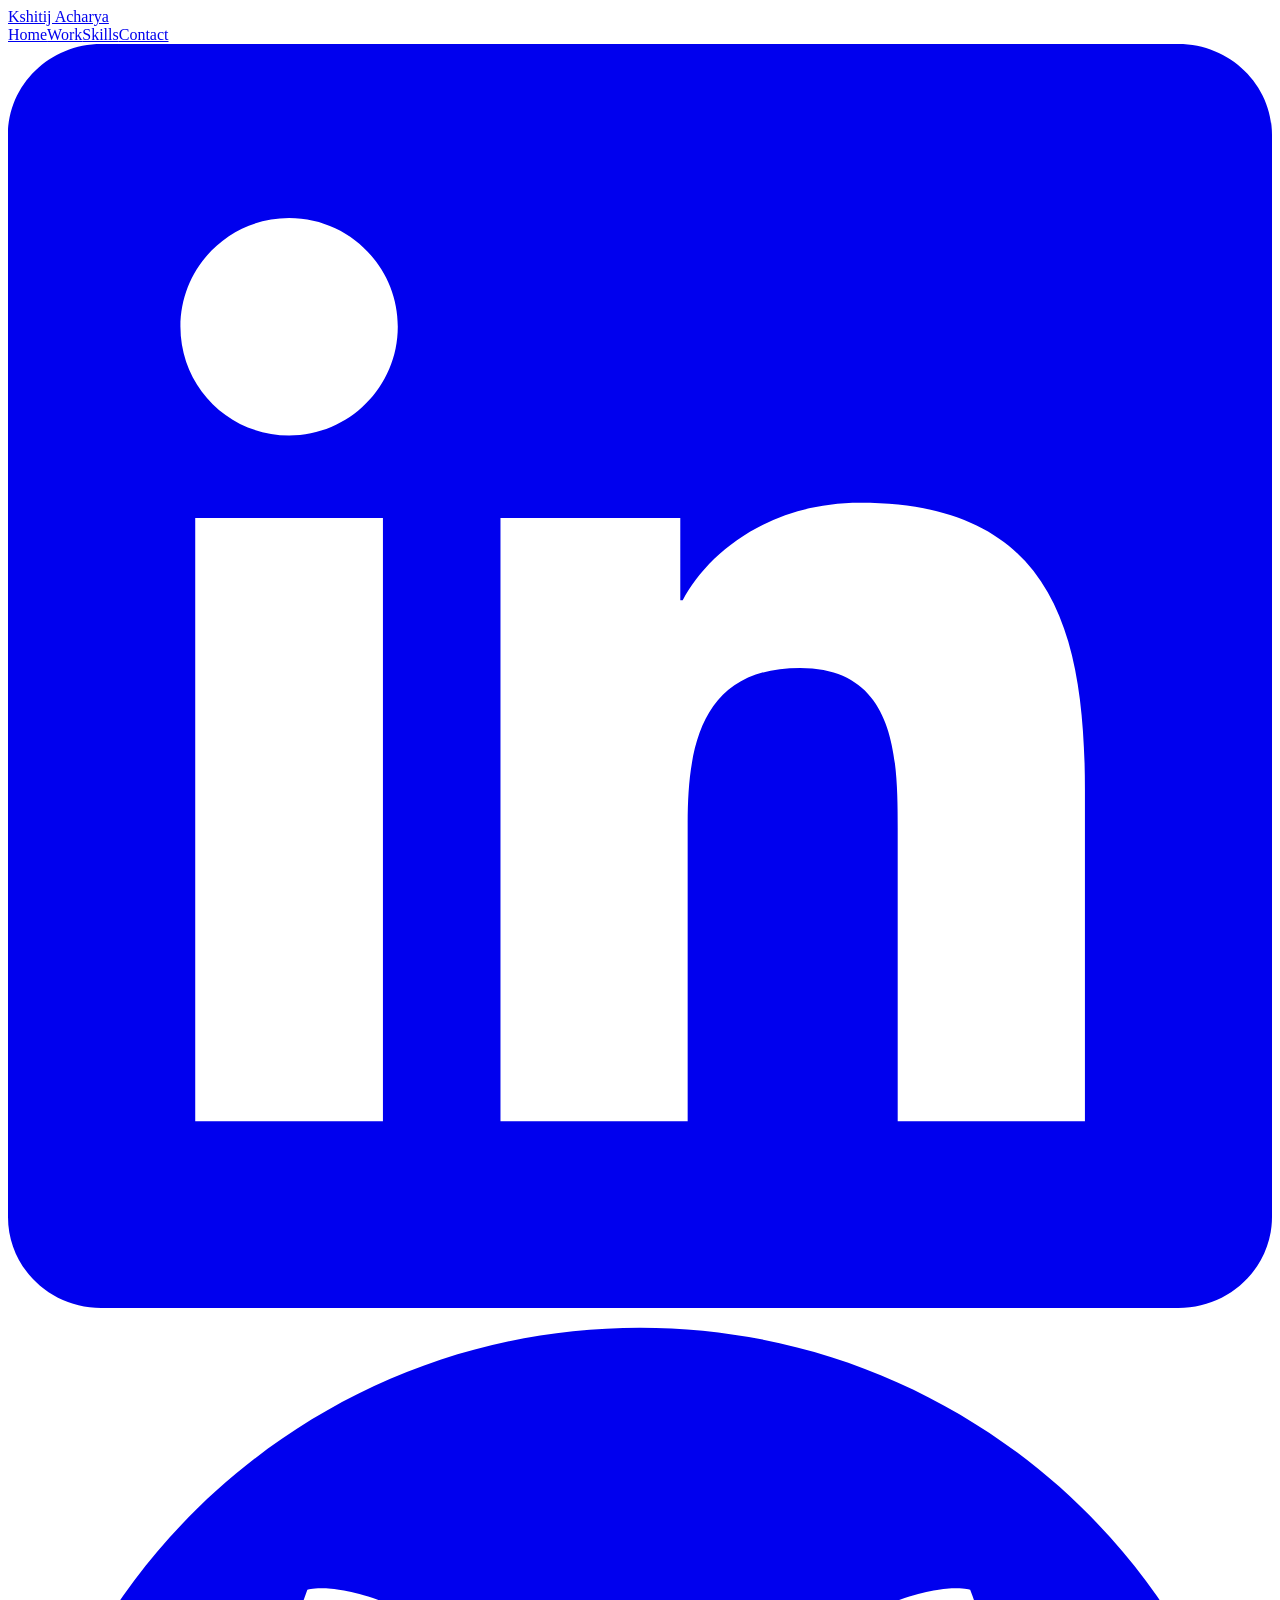
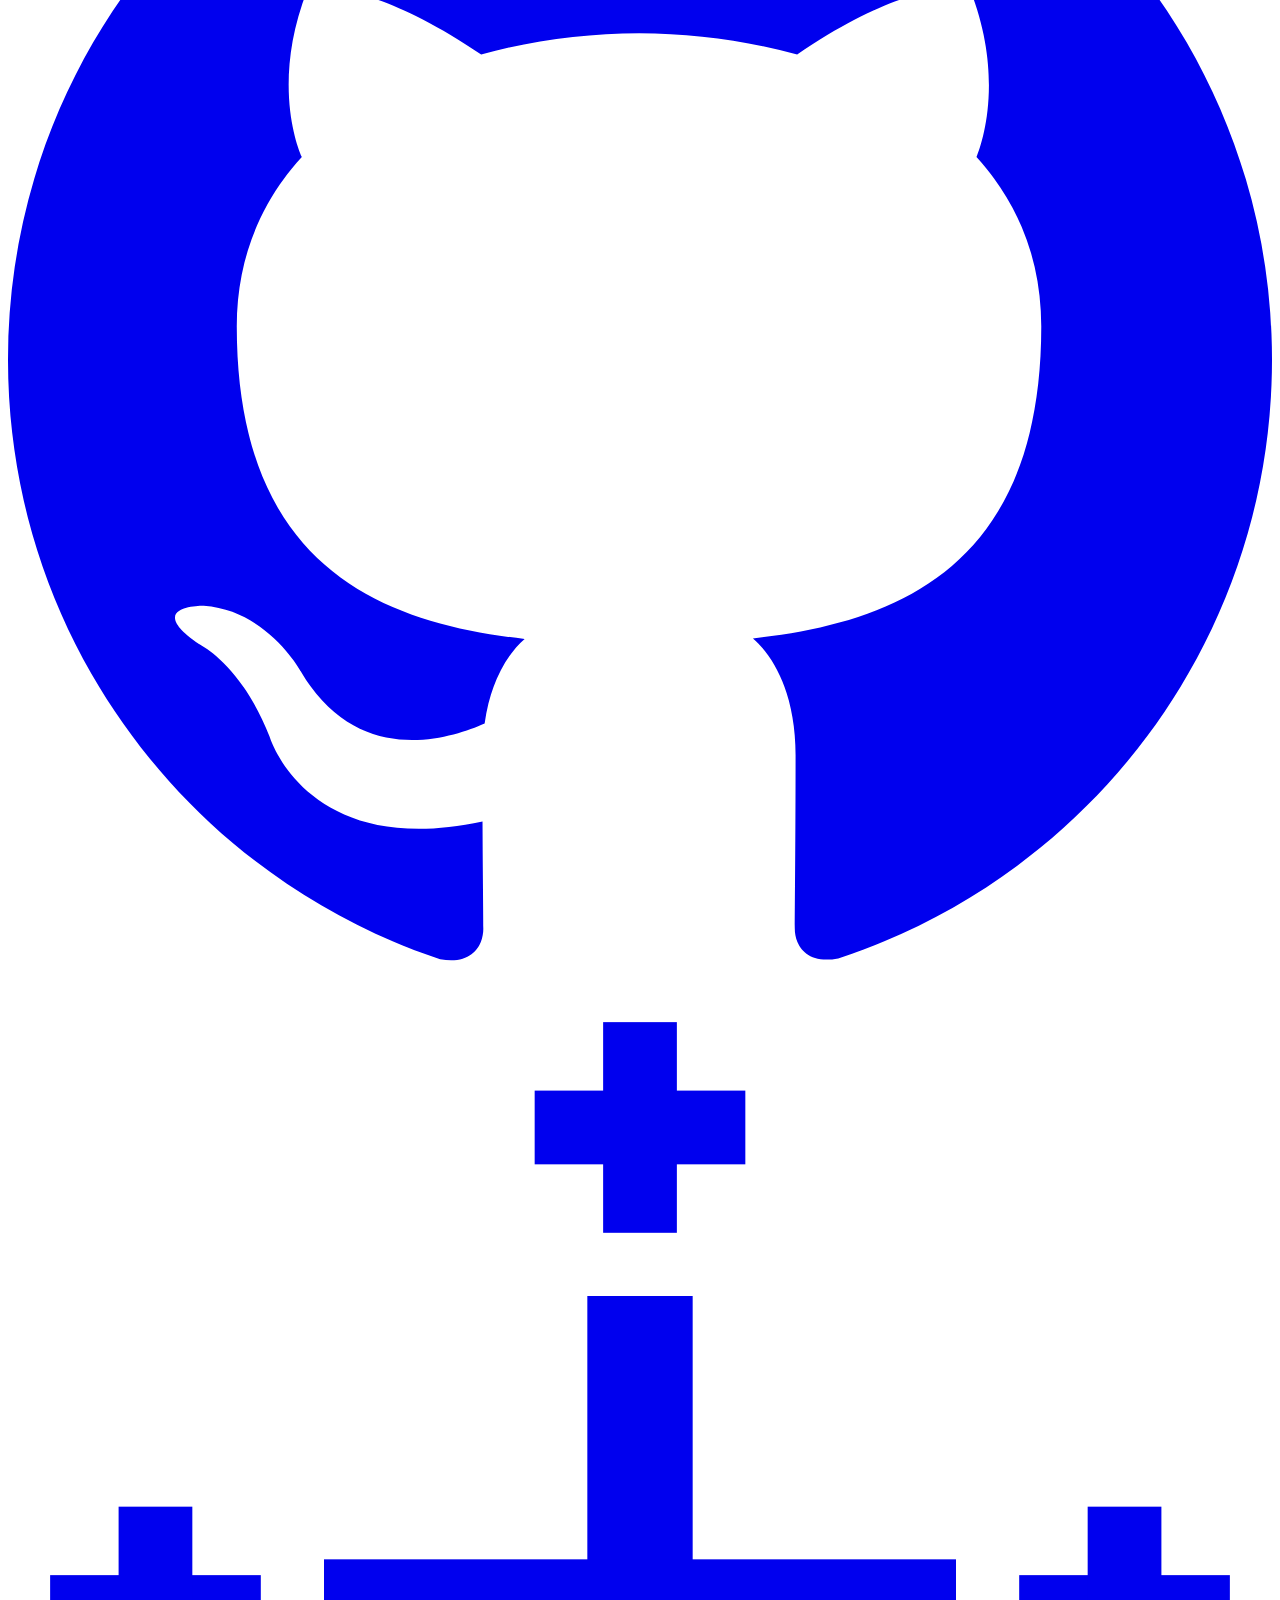
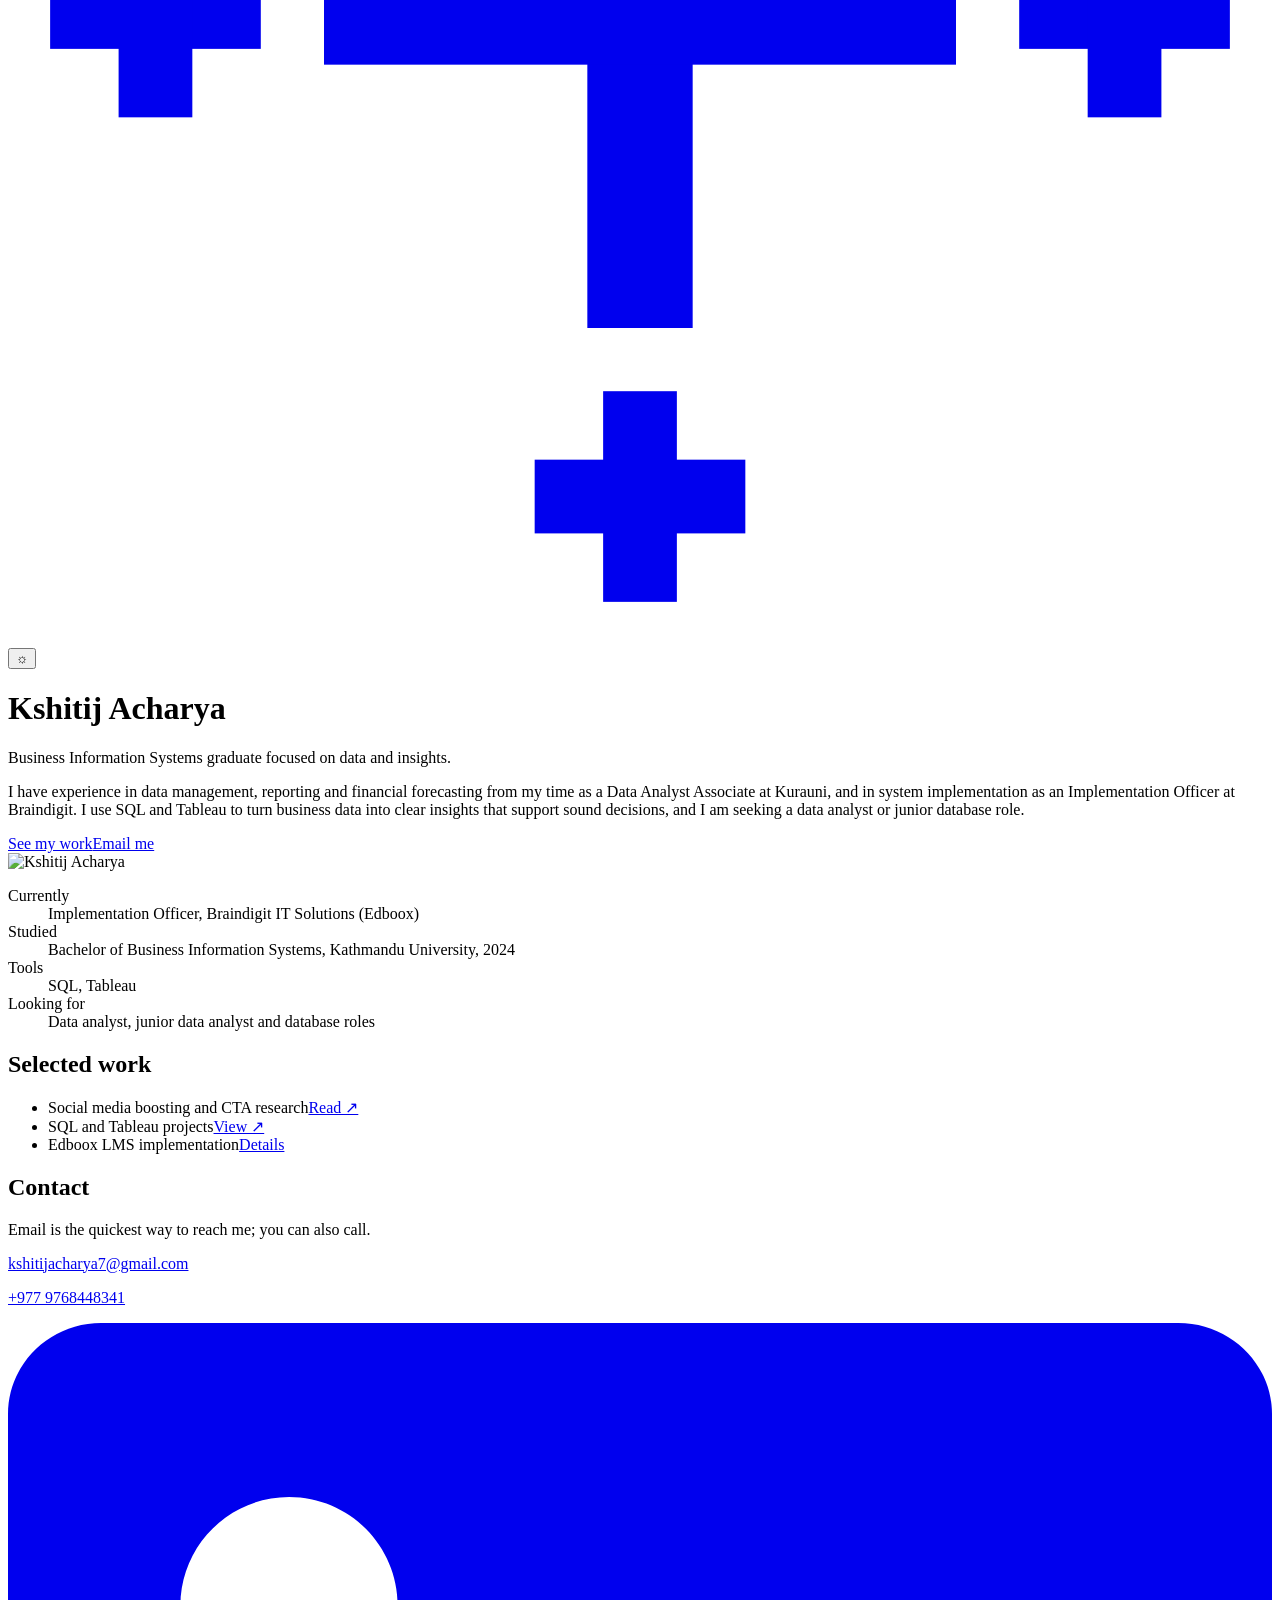
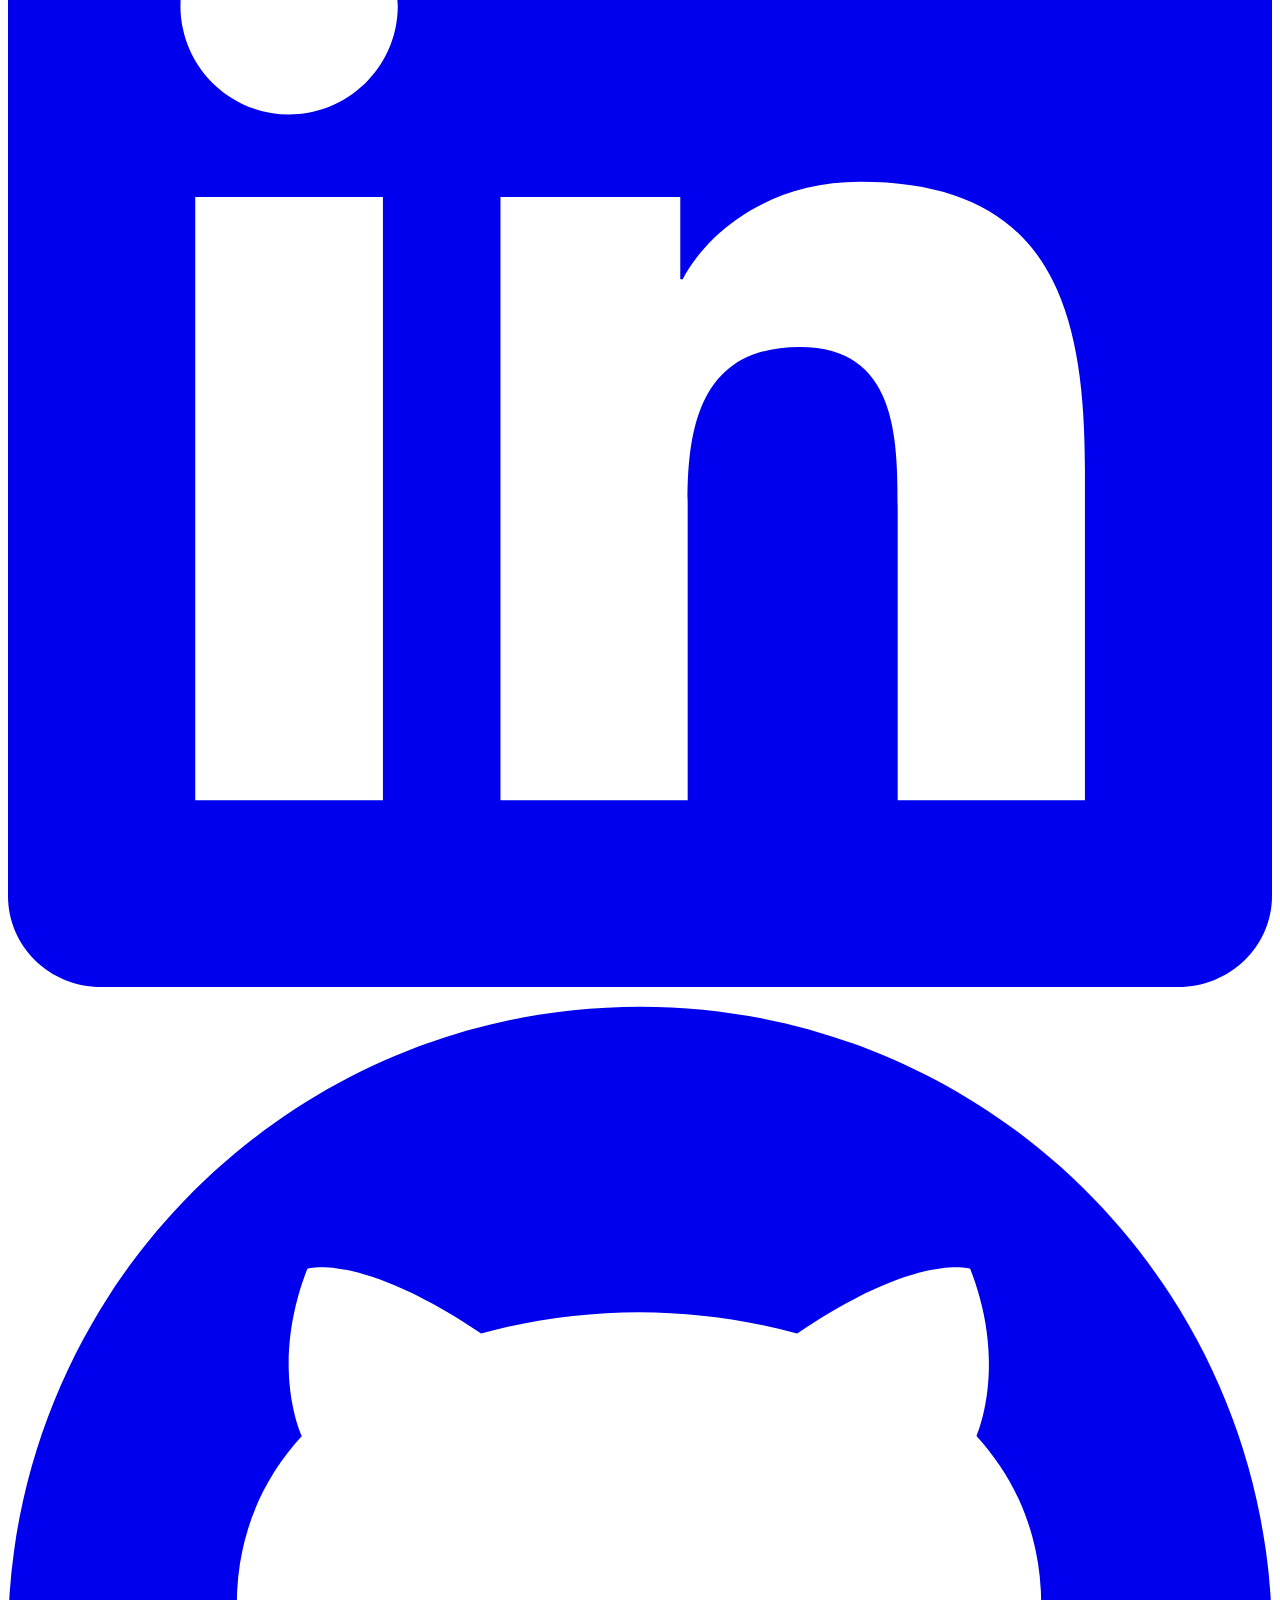
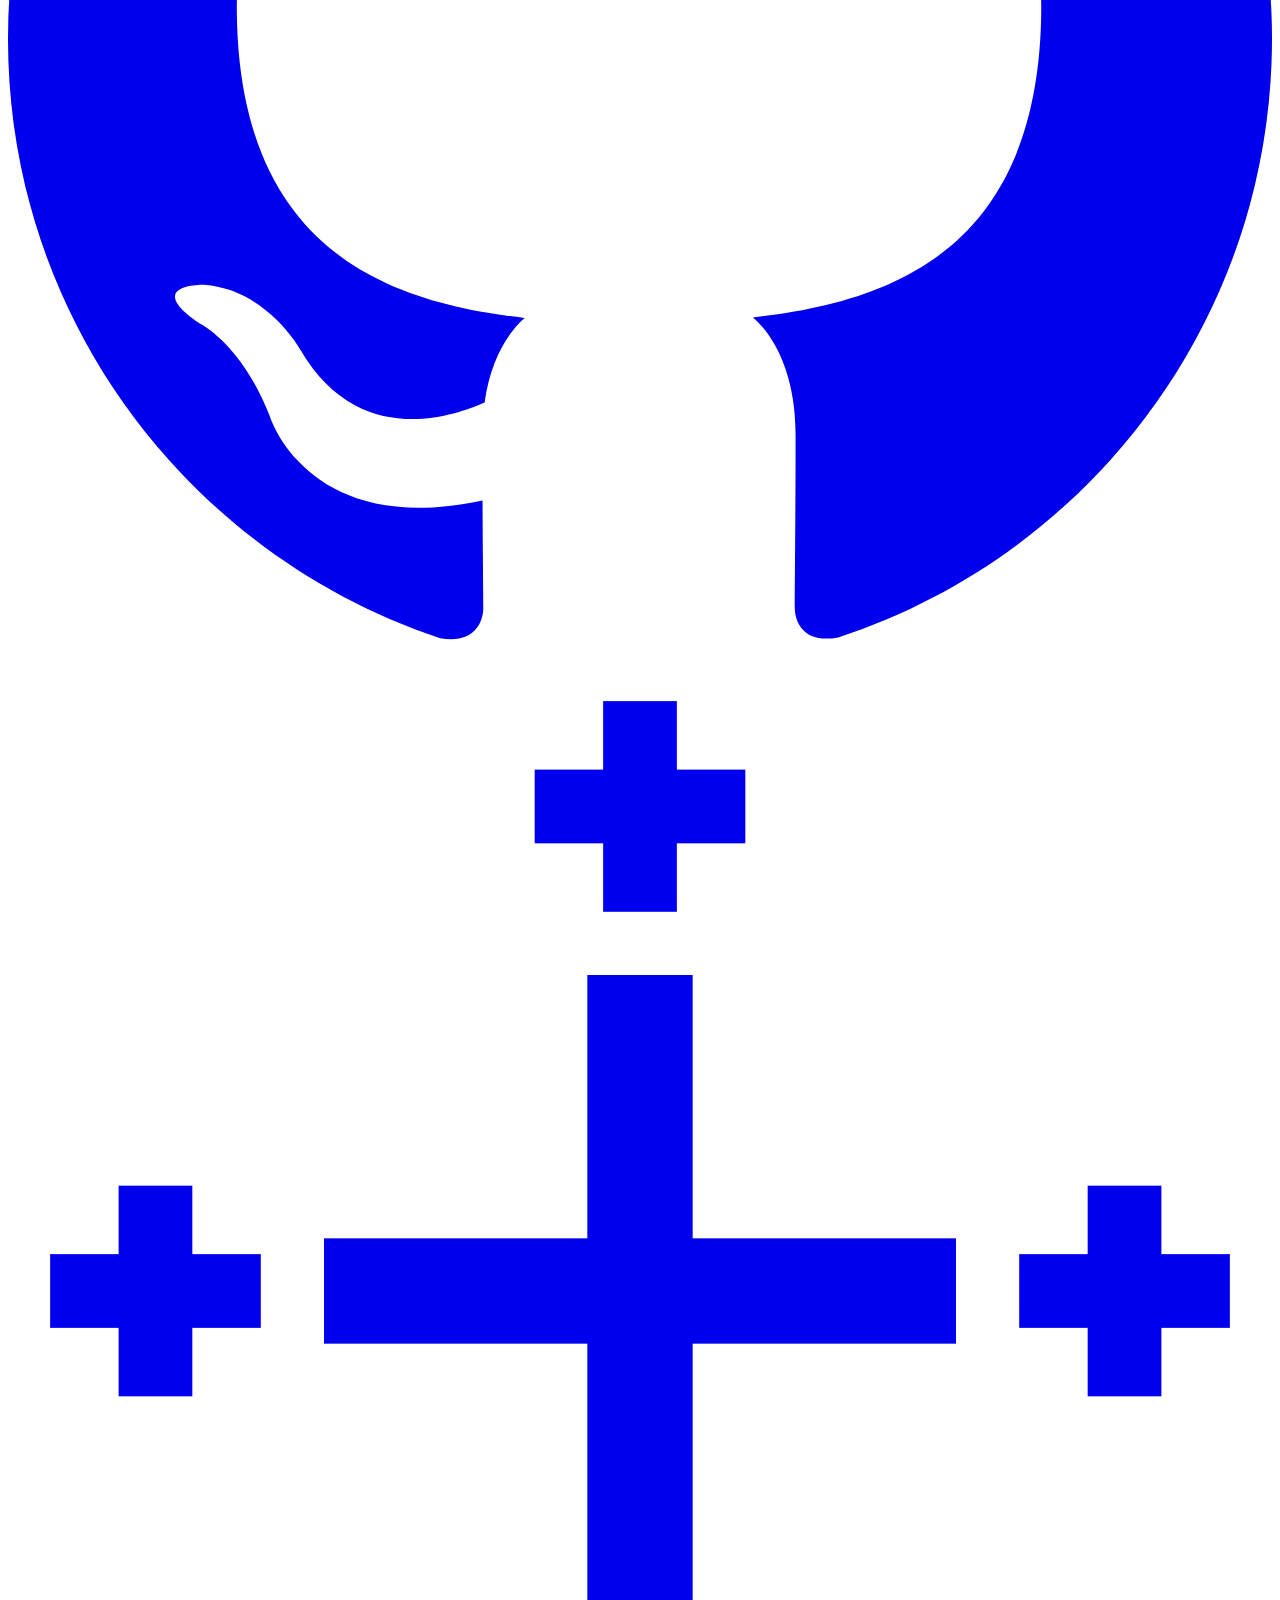
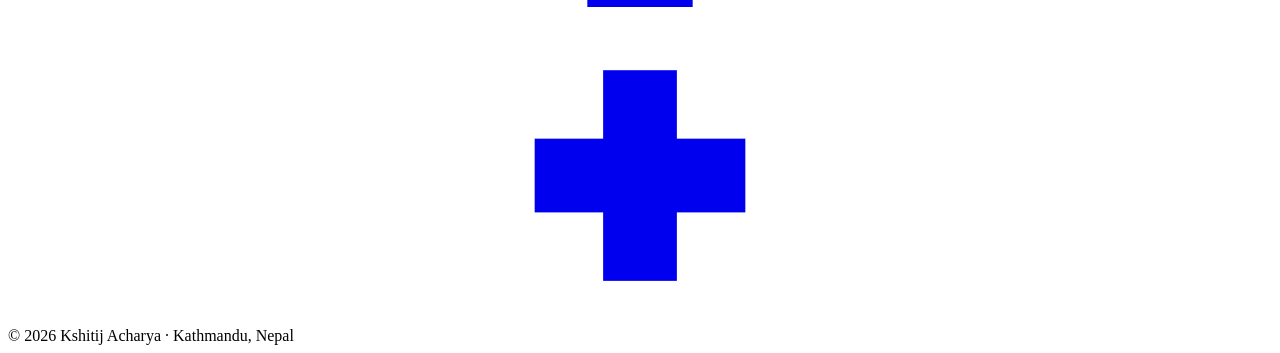
==== index.html @ 0fb31459 "Add files via upload" ====
<!DOCTYPE html>
<html lang="en">
<head>
<meta charset="UTF-8">
<meta name="viewport" content="width=device-width, initial-scale=1.0">
<title>Kshitij Acharya</title>
<meta name="description" content="Kshitij Acharya, Business Information Systems graduate focused on data analysis and insights.">
<link rel="preconnect" href="https://fonts.googleapis.com"><link rel="preconnect" href="https://fonts.gstatic.com" crossorigin>
<link href="https://fonts.googleapis.com/css2?family=Instrument+Sans:wght@400;500;600&family=Newsreader:opsz,wght@6..72,400..600&display=swap" rel="stylesheet">
<link rel="stylesheet" href="css/style.css">
<script src="js/main.js"></script>
</head>
<body>
<header class="top"><div class="wrap nav"><a class="logo" href="index.html">Kshitij Acharya</a>
<nav class="links" aria-label="Main"><a href="index.html" class="active" aria-current="page">Home</a><a href="work.html">Work</a><a href="skills.html">Skills</a><a href="index.html#contact">Contact</a></nav>
<div class="nav-right"><a class="ico" href="https://www.linkedin.com/in/kshitij-acharya-22594b213" target="_blank" rel="noopener" aria-label="LinkedIn" title="LinkedIn"><svg viewBox="0 0 24 24" fill="currentColor" aria-hidden="true"><path d="M20.447 20.452h-3.554v-5.569c0-1.328-.027-3.037-1.852-3.037-1.853 0-2.136 1.445-2.136 2.939v5.667H9.351V9h3.414v1.561h.046c.477-.9 1.637-1.85 3.37-1.85 3.601 0 4.267 2.37 4.267 5.455v6.286zM5.337 7.433c-1.144 0-2.063-.926-2.063-2.065 0-1.138.92-2.063 2.063-2.063 1.14 0 2.064.925 2.064 2.063 0 1.139-.925 2.065-2.064 2.065zm1.782 13.019H3.555V9h3.564v11.452zM22.225 0H1.771C.792 0 0 .774 0 1.729v20.542C0 23.227.792 24 1.771 24h20.451C23.2 24 24 23.227 24 22.271V1.729C24 .774 23.2 0 22.222 0h.003z"/></svg></a><a class="ico" href="https://github.com/KshitijAnalyzes" target="_blank" rel="noopener" aria-label="GitHub" title="GitHub"><svg viewBox="0 0 24 24" fill="currentColor" aria-hidden="true"><path d="M12 .297c-6.63 0-12 5.373-12 12 0 5.303 3.438 9.8 8.205 11.385.6.113.82-.258.82-.577 0-.285-.01-1.04-.015-2.04-3.338.724-4.042-1.61-4.042-1.61C4.422 18.07 3.633 17.7 3.633 17.7c-1.087-.744.084-.729.084-.729 1.205.084 1.838 1.236 1.838 1.236 1.07 1.835 2.809 1.305 3.495.998.108-.776.417-1.305.76-1.605-2.665-.3-5.466-1.332-5.466-5.93 0-1.31.465-2.38 1.235-3.22-.135-.303-.54-1.523.105-3.176 0 0 1.005-.322 3.3 1.23.96-.267 1.98-.399 3-.405 1.02.006 2.04.138 3 .405 2.28-1.552 3.285-1.23 3.285-1.23.645 1.653.24 2.873.12 3.176.765.84 1.23 1.91 1.23 3.22 0 4.61-2.805 5.625-5.475 5.92.42.36.81 1.096.81 2.22 0 1.606-.015 2.896-.015 3.286 0 .315.21.69.825.57C20.565 22.092 24 17.592 24 12.297c0-6.627-5.373-12-12-12"/></svg></a><a class="ico" href="https://prod-in-a.online.tableau.com/#/site/xetizback19-fc1deaee5d/projects/1202654?:origin=card_share_link" target="_blank" rel="noopener" aria-label="Tableau" title="Tableau"><svg viewBox="0 0 24 24" fill="currentColor" aria-hidden="true"><rect x="11" y="6" width="2" height="12"/><rect x="6" y="11" width="12" height="2"/><rect x="11.3" y="0.8" width="1.4" height="4"/><rect x="10" y="2.1" width="4" height="1.4"/><rect x="11.3" y="19.2" width="1.4" height="4"/><rect x="10" y="20.5" width="4" height="1.4"/><rect x="0.8" y="11.3" width="4" height="1.4"/><rect x="2.1" y="10" width="1.4" height="4"/><rect x="19.2" y="11.3" width="4" height="1.4"/><rect x="20.5" y="10" width="1.4" height="4"/></svg></a><button class="toggle" id="theme" aria-label="Switch light or dark theme">☼</button></div></div></header>
<main class="wrap">
<div class="hero">
<div>
<h1>Kshitij Acharya</h1>
<div class="role">Business Information Systems graduate focused on data and insights.</div>
<p class="intro">I have experience in data management, reporting and financial forecasting from my time as a Data Analyst Associate at Kurauni, and in system implementation as an Implementation Officer at Braindigit. I use SQL and Tableau to turn business data into clear insights that support sound decisions, and I am seeking a data analyst or junior database role.</p>
<div class="buttons"><a class="btn primary" href="work.html">See my work</a><a class="btn" href="#contact">Email me</a></div>
</div>
<div class="photo"><img src="assets/kshitij.jpg" alt="Kshitij Acharya" width="800" height="800"></div>
</div>
<section class="glance"><dl>
<dt>Currently</dt><dd>Implementation Officer, Braindigit IT Solutions (Edboox)</dd>
<dt>Studied</dt><dd>Bachelor of Business Information Systems, Kathmandu University, 2024</dd>
<dt>Tools</dt><dd>SQL, Tableau</dd>
<dt>Looking for</dt><dd>Data analyst, junior data analyst and database roles</dd>
</dl></section>
<section class="teaser"><h2>Selected work</h2><ul>
<li><span>Social media boosting and CTA research</span><a class="arrow" href="https://drive.google.com/file/d/1gTbSYitzco4LoNyP68mSyFKrAyHVbeTw/view?usp=sharing" target="_blank" rel="noopener">Read ↗</a></li>
<li><span>SQL and Tableau projects</span><a class="arrow" href="https://kshitijanalyzes.github.io/" target="_blank" rel="noopener">View ↗</a></li>
<li><span>Edboox LMS implementation</span><a class="arrow" href="work.html#projects">Details</a></li>
</ul></section>
</main>
<footer id="contact"><div class="wrap"><h2>Contact</h2><p class="muted">Email is the quickest way to reach me; you can also call.</p>
<a class="mail" href="mailto:kshitijacharya7@gmail.com">kshitijacharya7@gmail.com</a>
<p class="phone"><a href="tel:+9779768448341">+977 9768448341</a></p>
<div class="foot-icons"><a class="ico" href="https://www.linkedin.com/in/kshitij-acharya-22594b213" target="_blank" rel="noopener" aria-label="LinkedIn" title="LinkedIn"><svg viewBox="0 0 24 24" fill="currentColor" aria-hidden="true"><path d="M20.447 20.452h-3.554v-5.569c0-1.328-.027-3.037-1.852-3.037-1.853 0-2.136 1.445-2.136 2.939v5.667H9.351V9h3.414v1.561h.046c.477-.9 1.637-1.85 3.37-1.85 3.601 0 4.267 2.37 4.267 5.455v6.286zM5.337 7.433c-1.144 0-2.063-.926-2.063-2.065 0-1.138.92-2.063 2.063-2.063 1.14 0 2.064.925 2.064 2.063 0 1.139-.925 2.065-2.064 2.065zm1.782 13.019H3.555V9h3.564v11.452zM22.225 0H1.771C.792 0 0 .774 0 1.729v20.542C0 23.227.792 24 1.771 24h20.451C23.2 24 24 23.227 24 22.271V1.729C24 .774 23.2 0 22.222 0h.003z"/></svg></a><a class="ico" href="https://github.com/KshitijAnalyzes" target="_blank" rel="noopener" aria-label="GitHub" title="GitHub"><svg viewBox="0 0 24 24" fill="currentColor" aria-hidden="true"><path d="M12 .297c-6.63 0-12 5.373-12 12 0 5.303 3.438 9.8 8.205 11.385.6.113.82-.258.82-.577 0-.285-.01-1.04-.015-2.04-3.338.724-4.042-1.61-4.042-1.61C4.422 18.07 3.633 17.7 3.633 17.7c-1.087-.744.084-.729.084-.729 1.205.084 1.838 1.236 1.838 1.236 1.07 1.835 2.809 1.305 3.495.998.108-.776.417-1.305.76-1.605-2.665-.3-5.466-1.332-5.466-5.93 0-1.31.465-2.38 1.235-3.22-.135-.303-.54-1.523.105-3.176 0 0 1.005-.322 3.3 1.23.96-.267 1.98-.399 3-.405 1.02.006 2.04.138 3 .405 2.28-1.552 3.285-1.23 3.285-1.23.645 1.653.24 2.873.12 3.176.765.84 1.23 1.91 1.23 3.22 0 4.61-2.805 5.625-5.475 5.92.42.36.81 1.096.81 2.22 0 1.606-.015 2.896-.015 3.286 0 .315.21.69.825.57C20.565 22.092 24 17.592 24 12.297c0-6.627-5.373-12-12-12"/></svg></a><a class="ico" href="https://prod-in-a.online.tableau.com/#/site/xetizback19-fc1deaee5d/projects/1202654?:origin=card_share_link" target="_blank" rel="noopener" aria-label="Tableau" title="Tableau"><svg viewBox="0 0 24 24" fill="currentColor" aria-hidden="true"><rect x="11" y="6" width="2" height="12"/><rect x="6" y="11" width="12" height="2"/><rect x="11.3" y="0.8" width="1.4" height="4"/><rect x="10" y="2.1" width="4" height="1.4"/><rect x="11.3" y="19.2" width="1.4" height="4"/><rect x="10" y="20.5" width="4" height="1.4"/><rect x="0.8" y="11.3" width="4" height="1.4"/><rect x="2.1" y="10" width="1.4" height="4"/><rect x="19.2" y="11.3" width="4" height="1.4"/><rect x="20.5" y="10" width="1.4" height="4"/></svg></a></div>
<div class="copy">© 2026 Kshitij Acharya · Kathmandu, Nepal</div></div></footer>
</body></html>
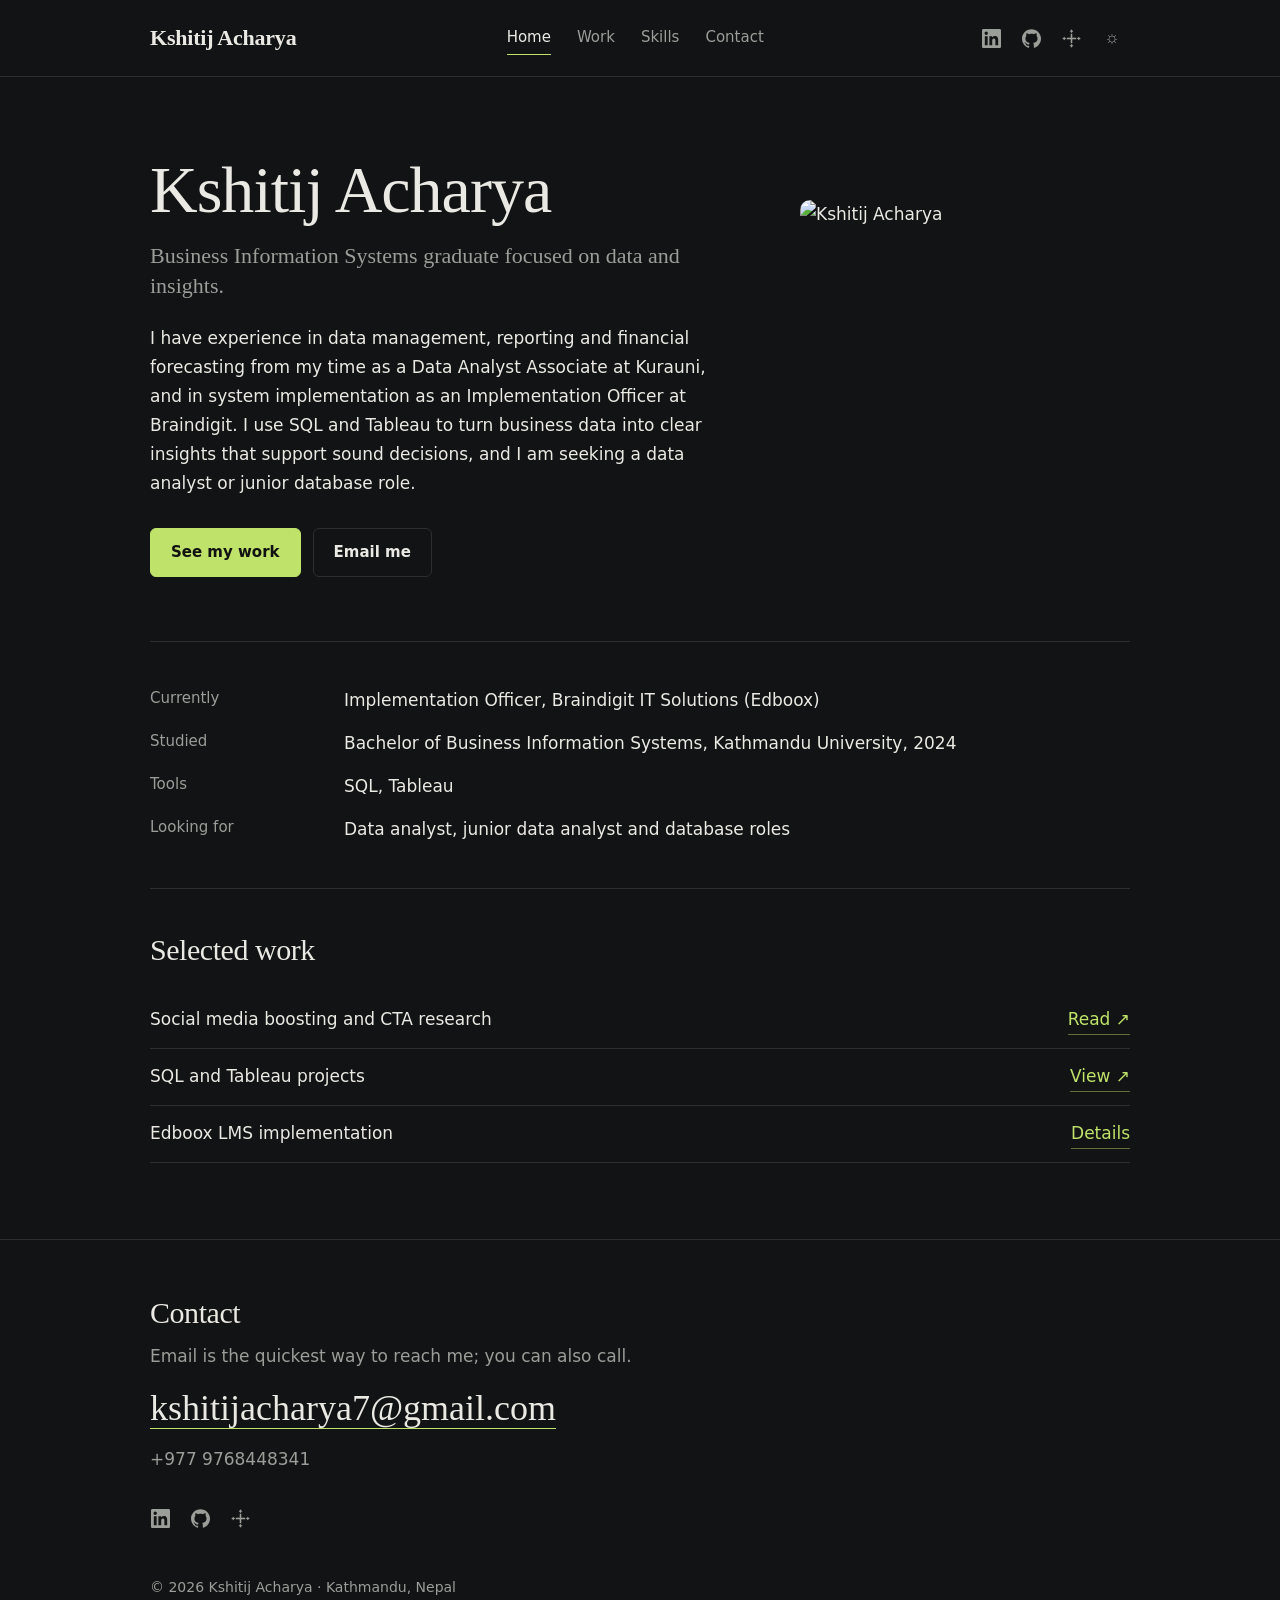
==== commit 8f6af2f0: "Update index.html" ====
--- a/index.html
+++ b/index.html
@@ -7,7 +7,7 @@
 <meta name="description" content="Kshitij Acharya, Business Information Systems graduate focused on data analysis and insights.">
 <link rel="preconnect" href="https://fonts.googleapis.com"><link rel="preconnect" href="https://fonts.gstatic.com" crossorigin>
 <link href="https://fonts.googleapis.com/css2?family=Instrument+Sans:wght@400;500;600&family=Newsreader:opsz,wght@6..72,400..600&display=swap" rel="stylesheet">
-<link rel="stylesheet" href="css/style.css">
+<link rel="stylesheet" href="style.css">
 <script src="js/main.js"></script>
 </head>
 <body>
@@ -41,4 +41,4 @@
 <p class="phone"><a href="tel:+9779768448341">+977 9768448341</a></p>
 <div class="foot-icons"><a class="ico" href="https://www.linkedin.com/in/kshitij-acharya-22594b213" target="_blank" rel="noopener" aria-label="LinkedIn" title="LinkedIn"><svg viewBox="0 0 24 24" fill="currentColor" aria-hidden="true"><path d="M20.447 20.452h-3.554v-5.569c0-1.328-.027-3.037-1.852-3.037-1.853 0-2.136 1.445-2.136 2.939v5.667H9.351V9h3.414v1.561h.046c.477-.9 1.637-1.85 3.37-1.85 3.601 0 4.267 2.37 4.267 5.455v6.286zM5.337 7.433c-1.144 0-2.063-.926-2.063-2.065 0-1.138.92-2.063 2.063-2.063 1.14 0 2.064.925 2.064 2.063 0 1.139-.925 2.065-2.064 2.065zm1.782 13.019H3.555V9h3.564v11.452zM22.225 0H1.771C.792 0 0 .774 0 1.729v20.542C0 23.227.792 24 1.771 24h20.451C23.2 24 24 23.227 24 22.271V1.729C24 .774 23.2 0 22.222 0h.003z"/></svg></a><a class="ico" href="https://github.com/KshitijAnalyzes" target="_blank" rel="noopener" aria-label="GitHub" title="GitHub"><svg viewBox="0 0 24 24" fill="currentColor" aria-hidden="true"><path d="M12 .297c-6.63 0-12 5.373-12 12 0 5.303 3.438 9.8 8.205 11.385.6.113.82-.258.82-.577 0-.285-.01-1.04-.015-2.04-3.338.724-4.042-1.61-4.042-1.61C4.422 18.07 3.633 17.7 3.633 17.7c-1.087-.744.084-.729.084-.729 1.205.084 1.838 1.236 1.838 1.236 1.07 1.835 2.809 1.305 3.495.998.108-.776.417-1.305.76-1.605-2.665-.3-5.466-1.332-5.466-5.93 0-1.31.465-2.38 1.235-3.22-.135-.303-.54-1.523.105-3.176 0 0 1.005-.322 3.3 1.23.96-.267 1.98-.399 3-.405 1.02.006 2.04.138 3 .405 2.28-1.552 3.285-1.23 3.285-1.23.645 1.653.24 2.873.12 3.176.765.84 1.23 1.91 1.23 3.22 0 4.61-2.805 5.625-5.475 5.92.42.36.81 1.096.81 2.22 0 1.606-.015 2.896-.015 3.286 0 .315.21.69.825.57C20.565 22.092 24 17.592 24 12.297c0-6.627-5.373-12-12-12"/></svg></a><a class="ico" href="https://prod-in-a.online.tableau.com/#/site/xetizback19-fc1deaee5d/projects/1202654?:origin=card_share_link" target="_blank" rel="noopener" aria-label="Tableau" title="Tableau"><svg viewBox="0 0 24 24" fill="currentColor" aria-hidden="true"><rect x="11" y="6" width="2" height="12"/><rect x="6" y="11" width="12" height="2"/><rect x="11.3" y="0.8" width="1.4" height="4"/><rect x="10" y="2.1" width="4" height="1.4"/><rect x="11.3" y="19.2" width="1.4" height="4"/><rect x="10" y="20.5" width="4" height="1.4"/><rect x="0.8" y="11.3" width="4" height="1.4"/><rect x="2.1" y="10" width="1.4" height="4"/><rect x="19.2" y="11.3" width="4" height="1.4"/><rect x="20.5" y="10" width="1.4" height="4"/></svg></a></div>
 <div class="copy">© 2026 Kshitij Acharya · Kathmandu, Nepal</div></div></footer>
-</body></html>+</body></html>
--- a/style.css
+++ b/style.css
@@ -0,0 +1,100 @@
+:root{--bg:#111314;--text:#ebe9e3;--muted:#9a9e98;--line:#2b2f30;--accent:#bfe36a;--max:980px;
+ --serif:"Newsreader",Georgia,"Times New Roman",serif;--sans:"Instrument Sans",system-ui,-apple-system,"Segoe UI",Arial,sans-serif}
+[data-theme="light"]{--bg:#f6f4ef;--text:#1a1b1a;--muted:#5f625d;--line:#dcd9d0;--accent:#4a6a14}
+*{box-sizing:border-box}
+html{scroll-behavior:smooth}
+body{margin:0;background:var(--bg);color:var(--text);font:17px/1.7 var(--sans);-webkit-font-smoothing:antialiased}
+a{color:inherit}
+a:focus-visible,button:focus-visible{outline:2px solid var(--accent);outline-offset:3px}
+.wrap{width:min(var(--max),90%);margin:0 auto}
+
+/* header */
+header.top{border-bottom:1px solid var(--line)}
+.nav{display:flex;align-items:center;justify-content:space-between;gap:20px;flex-wrap:wrap;padding:20px 0}
+.logo{font:600 22px var(--serif);text-decoration:none;letter-spacing:-.01em}
+.links{display:flex;gap:26px;font-size:15px}
+.links a{text-decoration:none;color:var(--muted);padding:4px 0;border-bottom:1px solid transparent}
+.links a:hover{color:var(--text)}
+.links a.active{color:var(--text);border-color:var(--accent)}
+.nav-right{display:flex;align-items:center;gap:4px}
+.ico{display:inline-grid;place-items:center;width:36px;height:36px;color:var(--muted);border-radius:6px}
+.ico:hover{color:var(--accent)}
+.ico svg{width:19px;height:19px;display:block}
+.toggle{border:0;background:none;color:var(--muted);width:36px;height:36px;font-size:17px;cursor:pointer;border-radius:6px}
+.toggle:hover{color:var(--text)}
+
+/* type */
+h1,h2,h3{font-family:var(--serif);font-weight:500;letter-spacing:-.015em;line-height:1.12;margin:0}
+h1{font-size:clamp(40px,6vw,66px)}
+h2{font-size:30px;margin-bottom:26px}
+h3{font-size:21px}
+p{margin:0 0 1em}
+.muted{color:var(--muted)}
+.arrow{color:var(--accent);text-decoration:none;border-bottom:1px solid color-mix(in srgb,var(--accent) 45%,transparent);white-space:nowrap}
+.arrow:hover{border-color:var(--accent)}
+
+/* buttons */
+.buttons{display:flex;gap:12px;flex-wrap:wrap;margin-top:30px}
+.btn{display:inline-block;text-decoration:none;font-weight:600;font-size:15px;padding:11px 20px;border-radius:6px;border:1px solid var(--line)}
+.btn:hover{border-color:var(--muted)}
+.btn.primary{background:var(--accent);border-color:var(--accent);color:#111}
+[data-theme="light"] .btn.primary{color:#fff}
+
+/* home */
+.hero{display:grid;grid-template-columns:1fr 330px;gap:64px;align-items:center;padding:76px 0 64px}
+.hero .role{font:500 22px/1.35 var(--serif);color:var(--muted);margin:14px 0 24px}
+.hero p.intro{max-width:560px;color:var(--text)}
+.photo img{display:block;width:100%;height:auto;aspect-ratio:1/1;object-fit:cover;border-radius:10px}
+.glance{border-top:1px solid var(--line);padding:44px 0}
+.glance dl{display:grid;grid-template-columns:170px 1fr;gap:14px 24px;margin:0}
+.glance dt{color:var(--muted);font-size:15px}
+.glance dd{margin:0}
+.teaser{border-top:1px solid var(--line);padding:44px 0 56px}
+.teaser ul{list-style:none;margin:0;padding:0}
+.teaser li{padding:13px 0;border-bottom:1px solid var(--line);display:flex;justify-content:space-between;gap:16px;flex-wrap:wrap}
+
+/* inner pages */
+.pagehead{padding:64px 0 38px}
+.pagehead p{color:var(--muted);max-width:560px;margin:14px 0 0}
+section.block{border-top:1px solid var(--line);padding:46px 0}
+.row{display:grid;grid-template-columns:200px 1fr;gap:10px 40px;padding:0 0 34px}
+.row:last-child{padding-bottom:0}
+.row .when{color:var(--muted);font-size:15px;padding-top:4px}
+.row .org{color:var(--accent);font-size:15px;margin:4px 0 10px}
+.row ul{margin:0;padding-left:18px;color:var(--muted)}
+.row li{margin-bottom:5px}
+.row p{color:var(--muted);margin:8px 0 12px}
+.row .links2{display:flex;align-items:center;gap:14px;flex-wrap:wrap}
+.row .links2 .ico{width:30px;height:30px;margin:-4px 0}
+
+.row .used{font-size:14px;color:var(--muted);margin-top:12px}
+.phone{margin:16px 0 0}.phone a{text-decoration:none;color:var(--muted);font-size:17px}.phone a:hover{color:var(--accent)}
+/* skills */
+.bars{display:grid;gap:26px;max-width:640px}
+.bars label{display:block;font-weight:500;margin-bottom:9px}
+.track{height:6px;background:var(--line);border-radius:6px;overflow:hidden}
+.track i{display:block;height:100%;width:0;background:var(--accent);border-radius:6px;transition:width 1s ease .15s}
+.loaded .track i{width:var(--w)}
+.certs{list-style:none;margin:0;padding:0}
+.certs li{display:flex;justify-content:space-between;align-items:baseline;gap:20px;padding:15px 0;border-bottom:1px solid var(--line);flex-wrap:wrap}
+.certs li:first-child{border-top:1px solid var(--line)}
+.certs strong{font-weight:500}
+.certs span.by{color:var(--muted);font-size:15px;display:block}
+
+/* footer / contact */
+footer{border-top:1px solid var(--line);padding:56px 0 40px;margin-top:20px}
+footer h2{margin-bottom:12px}
+footer .mail{font:500 clamp(24px,4vw,36px) var(--serif);text-decoration:none;border-bottom:1px solid var(--accent)}
+footer .mail:hover{color:var(--accent)}
+.foot-icons{display:flex;gap:4px;margin:26px 0 0 -8px}
+.copy{margin-top:40px;color:var(--muted);font-size:14px}
+
+@media(max-width:820px){
+ .hero{grid-template-columns:1fr;gap:34px;padding-top:44px}
+ .photo{order:-1;width:min(260px,70%)}
+ .row{grid-template-columns:1fr}
+ .glance dl{grid-template-columns:1fr;gap:2px}
+ .glance dd{margin-bottom:14px}
+ .links{order:3;width:100%;gap:22px}
+}
+@media(prefers-reduced-motion:reduce){*{transition:none!important;scroll-behavior:auto!important}}
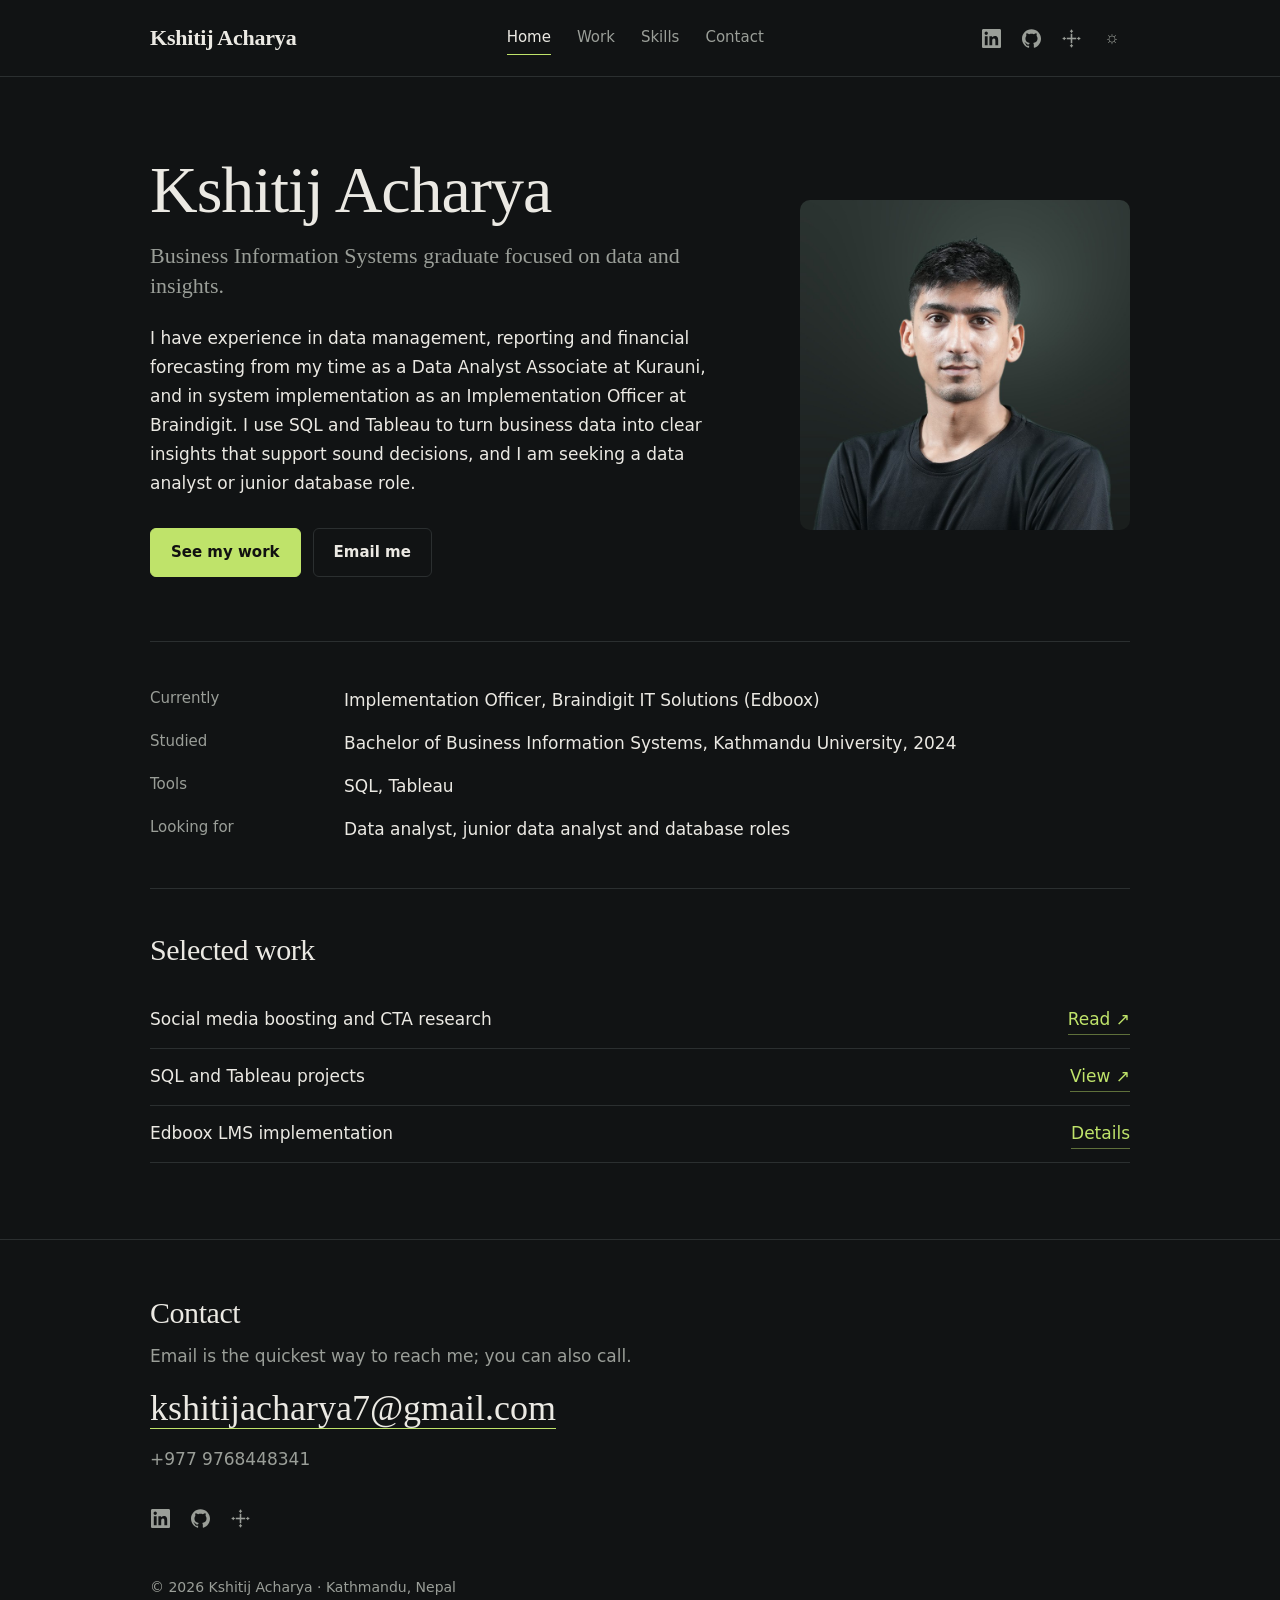
==== commit 07b59b4c: "Update index.html" ====
--- a/index.html
+++ b/index.html
@@ -8,7 +8,7 @@
 <link rel="preconnect" href="https://fonts.googleapis.com"><link rel="preconnect" href="https://fonts.gstatic.com" crossorigin>
 <link href="https://fonts.googleapis.com/css2?family=Instrument+Sans:wght@400;500;600&family=Newsreader:opsz,wght@6..72,400..600&display=swap" rel="stylesheet">
 <link rel="stylesheet" href="style.css">
-<script src="js/main.js"></script>
+<script src="main.js"></script>
 </head>
 <body>
 <header class="top"><div class="wrap nav"><a class="logo" href="index.html">Kshitij Acharya</a>
@@ -22,7 +22,9 @@
 <p class="intro">I have experience in data management, reporting and financial forecasting from my time as a Data Analyst Associate at Kurauni, and in system implementation as an Implementation Officer at Braindigit. I use SQL and Tableau to turn business data into clear insights that support sound decisions, and I am seeking a data analyst or junior database role.</p>
 <div class="buttons"><a class="btn primary" href="work.html">See my work</a><a class="btn" href="#contact">Email me</a></div>
 </div>
-<div class="photo"><img src="assets/kshitij.jpg" alt="Kshitij Acharya" width="800" height="800"></div>
+<div class="photo"><img src="kshitij.jpg" alt="Kshitij Acharya" width="800" height="800">
+
+</div>
 </div>
 <section class="glance"><dl>
 <dt>Currently</dt><dd>Implementation Officer, Braindigit IT Solutions (Edboox)</dd>
